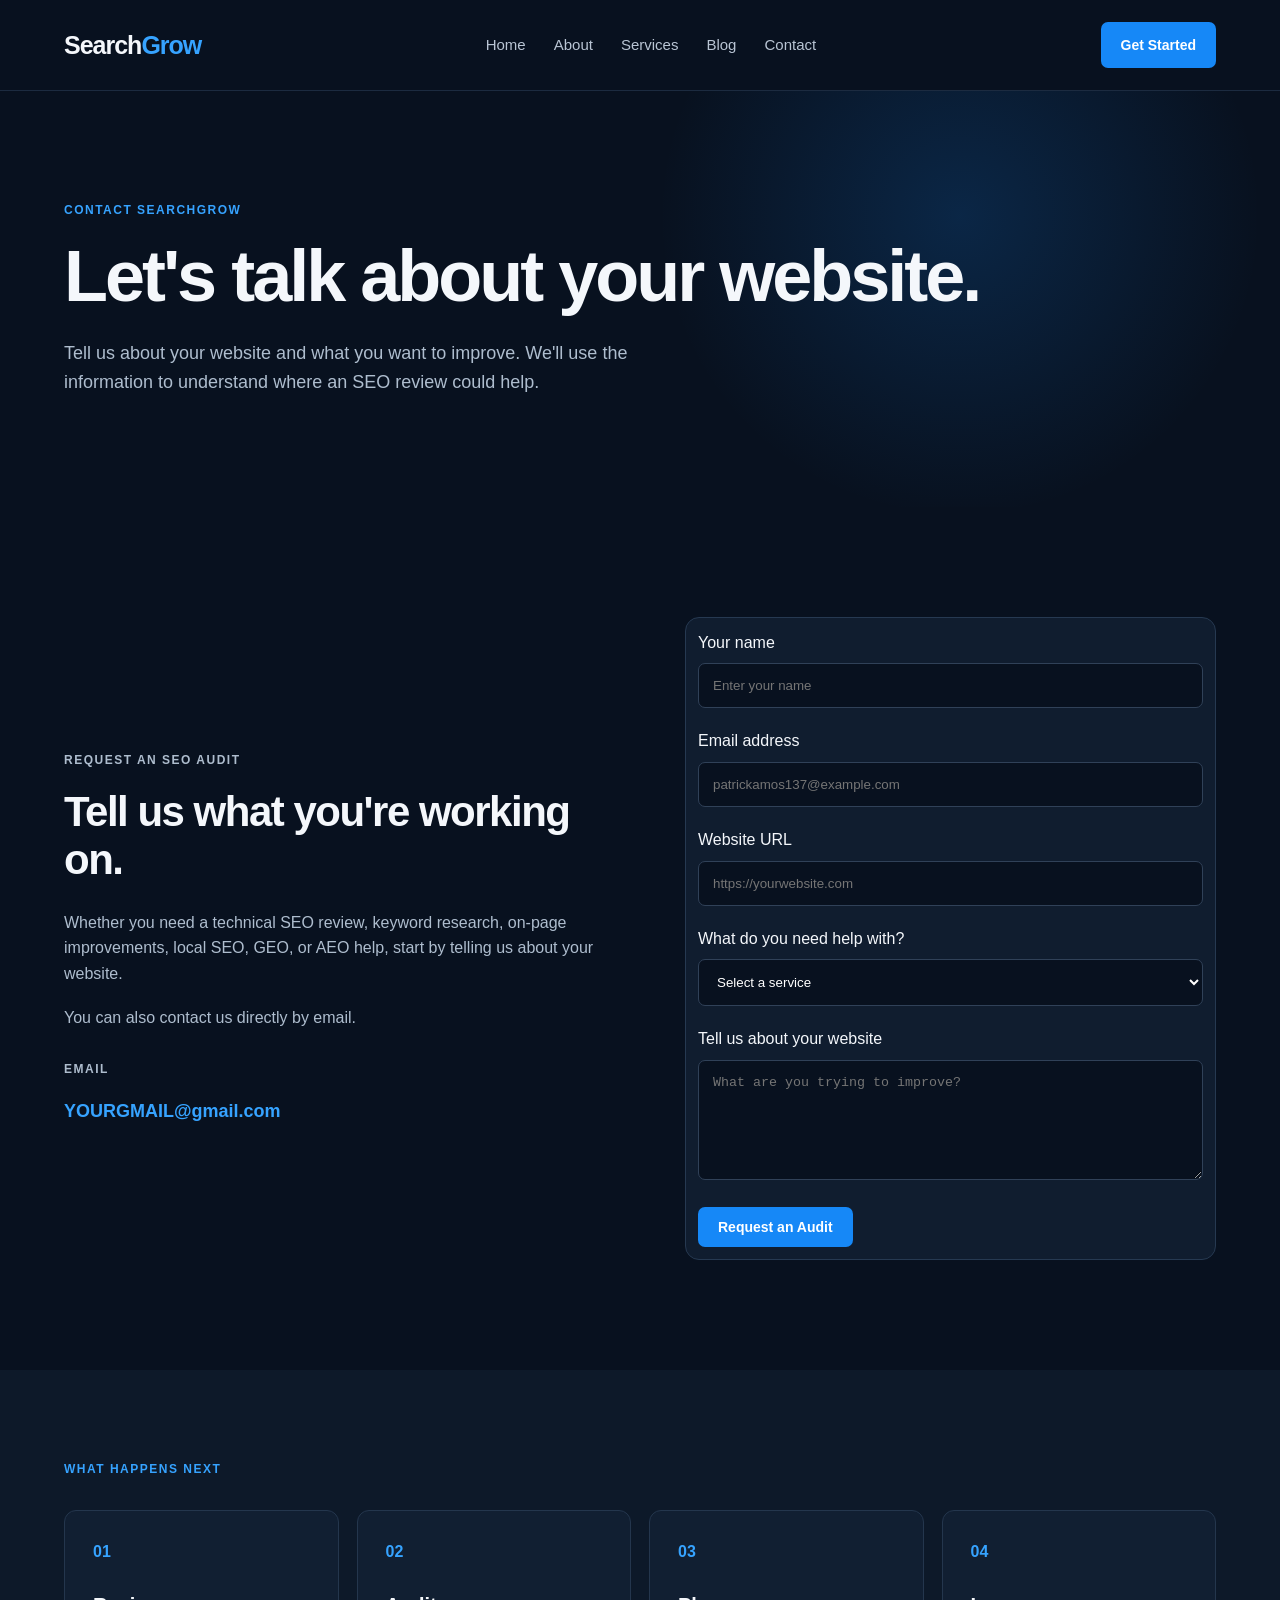
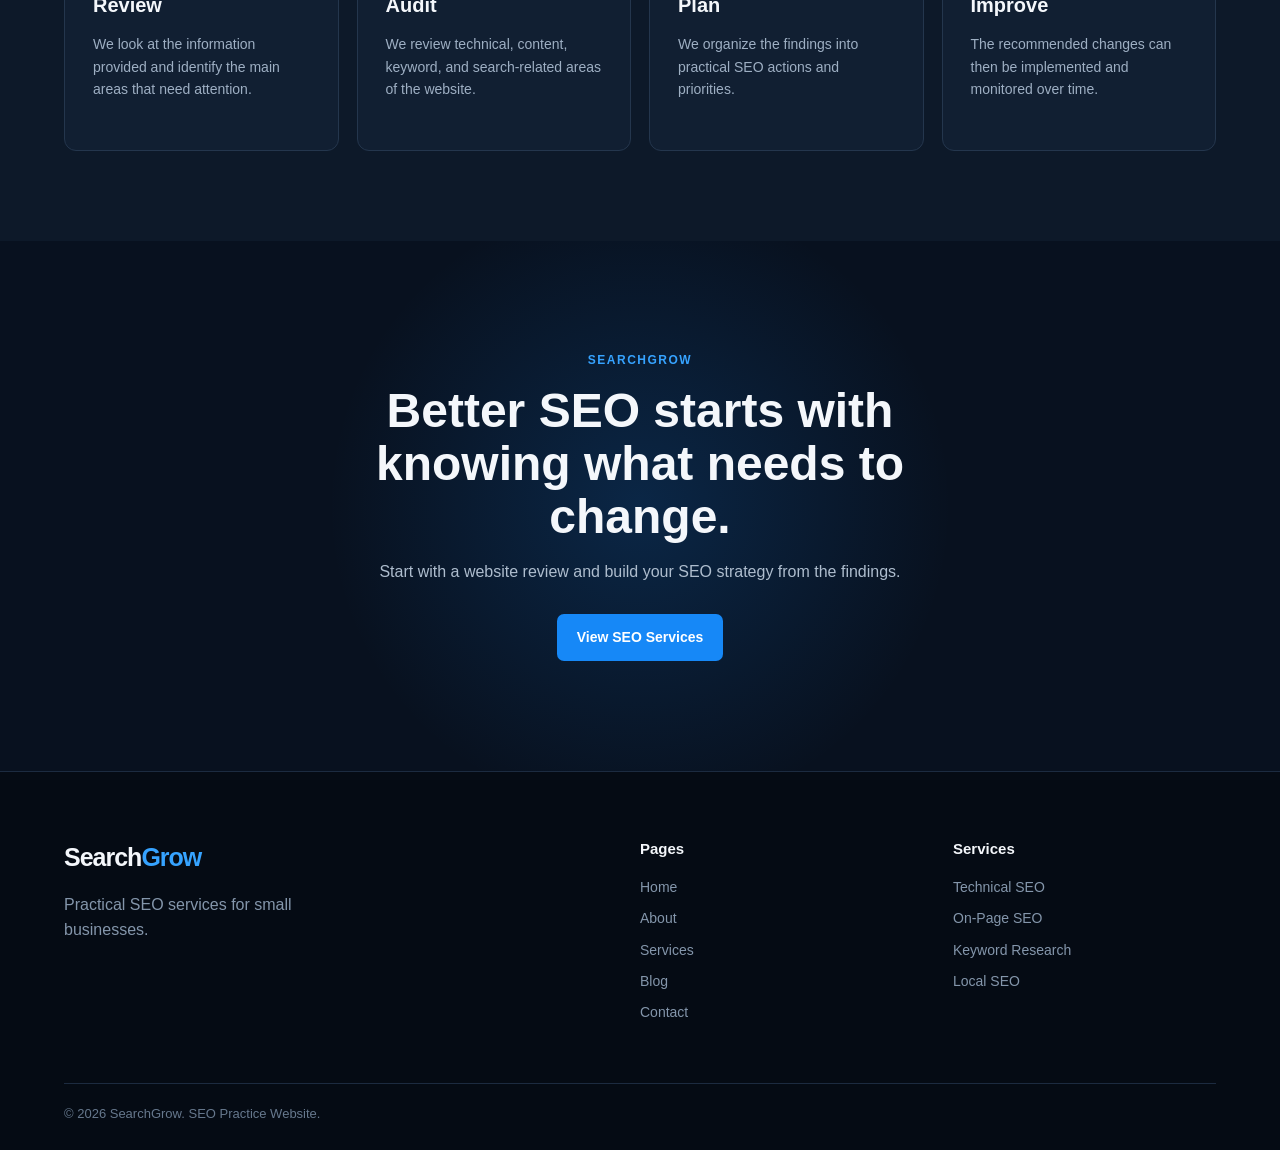
==== contact.html @ 2bb68bf8 "Create contact.html" ====
<!DOCTYPE html>
<html lang="en">
<head>
    <meta charset="UTF-8">
    <meta name="viewport" content="width=device-width, initial-scale=1.0">

    <title>Contact SearchGrow | Request an SEO Audit</title>

    <meta name="description" content="Contact SearchGrow to request an SEO audit or learn more about technical SEO, on-page SEO, keyword research, local SEO, GEO, and AEO.">

    <link rel="stylesheet" href="style.css">
</head>

<body>

<header class="site-header">
    <div class="container nav-wrapper">

        <a href="index.html" class="logo">Search<span>Grow</span></a>

        <nav>
            <a href="index.html">Home</a>
            <a href="about.html">About</a>
            <a href="services.html">Services</a>
            <a href="blog.html">Blog</a>
            <a href="contact.html">Contact</a>
        </nav>

        <a href="contact.html" class="nav-button">Get Started</a>

    </div>
</header>


<main>

<section class="hero">

    <div class="container">

        <p class="eyebrow">CONTACT SEARCHGROW</p>

        <h1>Let's talk about your website.</h1>

        <p class="hero-description">
            Tell us about your website and what you want to improve.
            We'll use the information to understand where an SEO
            review could help.
        </p>

    </div>

</section>


<section class="about-preview">

    <div class="container two-column">

        <div>

            <p class="section-label">REQUEST AN SEO AUDIT</p>

            <h2>Tell us what you're working on.</h2>

            <p>
                Whether you need a technical SEO review, keyword research,
                on-page improvements, local SEO, GEO, or AEO help,
                start by telling us about your website.
            </p>

            <p>
                You can also contact us directly by email.
            </p>


            <div style="margin-top: 30px;">

                <p class="section-label">EMAIL</p>

                <a
                    href="mailto:YOURGMAIL@gmail.com"
                    style="font-size: 18px; color: #36a3ff; font-weight: 700;"
                >
                    YOURGMAIL@gmail.com
                </a>

            </div>

        </div>


        <div class="process-box">

            <form>

                <div style="margin-bottom: 20px;">

                    <label for="name">Your name</label>

                    <input
                        type="text"
                        id="name"
                        name="name"
                        placeholder="Enter your name"
                        style="width: 100%; padding: 14px; margin-top: 8px; background: #08111f; border: 1px solid #304158; border-radius: 7px; color: white;"
                    >

                </div>


                <div style="margin-bottom: 20px;">

                    <label for="email">Email address</label>

                    <input
                        type="email"
                        id="email"
                        name="email"
                        placeholder="patrickamos137@example.com"
                        style="width: 100%; padding: 14px; margin-top: 8px; background: #08111f; border: 1px solid #304158; border-radius: 7px; color: white;"
                    >

                </div>


                <div style="margin-bottom: 20px;">

                    <label for="website">Website URL</label>

                    <input
                        type="url"
                        id="website"
                        name="website"
                        placeholder="https://yourwebsite.com"
                        style="width: 100%; padding: 14px; margin-top: 8px; background: #08111f; border: 1px solid #304158; border-radius: 7px; color: white;"
                    >

                </div>


                <div style="margin-bottom: 20px;">

                    <label for="service">What do you need help with?</label>

                    <select
                        id="service"
                        name="service"
                        style="width: 100%; padding: 14px; margin-top: 8px; background: #08111f; border: 1px solid #304158; border-radius: 7px; color: white;"
                    >

                        <option value="">Select a service</option>
                        <option value="technical-seo">Technical SEO</option>
                        <option value="on-page-seo">On-Page SEO</option>
                        <option value="keyword-research">Keyword Research</option>
                        <option value="local-seo">Local SEO</option>
                        <option value="seo-audit">SEO Audit</option>
                        <option value="content">Content Strategy</option>
                        <option value="geo">GEO</option>
                        <option value="aeo">AEO</option>

                    </select>

                </div>


                <div style="margin-bottom: 20px;">

                    <label for="message">Tell us about your website</label>

                    <textarea
                        id="message"
                        name="message"
                        rows="6"
                        placeholder="What are you trying to improve?"
                        style="width: 100%; padding: 14px; margin-top: 8px; background: #08111f; border: 1px solid #304158; border-radius: 7px; color: white; resize: vertical;"
                    ></textarea>

                </div>


                <button
                    type="submit"
                    class="primary-button"
                    style="border: none; cursor: pointer;"
                >
                    Request an Audit
                </button>

            </form>

        </div>

    </div>

</section>


<section class="trust-section">

    <div class="container">

        <p class="section-label">WHAT HAPPENS NEXT</p>

        <div class="service-grid">

            <article class="service-card">

                <div class="icon">01</div>

                <h2>Review</h2>

                <p>
                    We look at the information provided and identify
                    the main areas that need attention.
                </p>

            </article>


            <article class="service-card">

                <div class="icon">02</div>

                <h2>Audit</h2>

                <p>
                    We review technical, content, keyword,
                    and search-related areas of the website.
                </p>

            </article>


            <article class="service-card">

                <div class="icon">03</div>

                <h2>Plan</h2>

                <p>
                    We organize the findings into practical
                    SEO actions and priorities.
                </p>

            </article>


            <article class="service-card">

                <div class="icon">04</div>

                <h2>Improve</h2>

                <p>
                    The recommended changes can then be implemented
                    and monitored over time.
                </p>

            </article>

        </div>

    </div>

</section>


<section class="cta">

    <div class="container cta-content">

        <p class="section-label">SEARCHGROW</p>

        <h2>Better SEO starts with knowing what needs to change.</h2>

        <p>
            Start with a website review and build your SEO strategy
            from the findings.
        </p>

        <a href="services.html" class="primary-button">
            View SEO Services
        </a>

    </div>

</section>

</main>


<footer class="site-footer">

    <div class="container footer-grid">

        <div>

            <a href="index.html" class="logo">
                Search<span>Grow</span>
            </a>

            <p>
                Practical SEO services for small businesses.
            </p>

        </div>


        <div>

            <h3>Pages</h3>

            <a href="index.html">Home</a>
            <a href="about.html">About</a>
            <a href="services.html">Services</a>
            <a href="blog.html">Blog</a>
            <a href="contact.html">Contact</a>

        </div>


        <div>

            <h3>Services</h3>

            <a href="services.html">Technical SEO</a>
            <a href="services.html">On-Page SEO</a>
            <a href="services.html">Keyword Research</a>
            <a href="services.html">Local SEO</a>

        </div>

    </div>


    <div class="container copyright">

        © 2026 SearchGrow. SEO Practice Website.

    </div>

</footer>

</body>
</html>
---- style.css ----
* {
    margin: 0;
    padding: 0;
    box-sizing: border-box;
}

html {
    scroll-behavior: smooth;
}

body {
    font-family: Arial, Helvetica, sans-serif;
    background: #08111f;
    color: #f4f7fb;
    line-height: 1.6;
}

a {
    color: inherit;
    text-decoration: none;
}

.container {
    width: 90%;
    max-width: 1180px;
    margin: 0 auto;
}


/* HEADER */

.site-header {
    background: #08111f;
    border-bottom: 1px solid #1c2b40;
    padding: 22px 0;
}

.nav-wrapper {
    display: flex;
    align-items: center;
    justify-content: space-between;
    gap: 30px;
}

.logo {
    font-size: 25px;
    font-weight: 800;
    letter-spacing: -1px;
}

.logo span {
    color: #36a3ff;
}

nav {
    display: flex;
    gap: 28px;
}

nav a {
    color: #b9c5d4;
    font-size: 15px;
}

nav a:hover {
    color: #36a3ff;
}

.nav-button,
.primary-button {
    display: inline-block;
    background: #1688f7;
    color: white;
    padding: 12px 20px;
    border-radius: 7px;
    font-weight: 700;
    font-size: 14px;
}

.nav-button:hover,
.primary-button:hover {
    background: #0875df;
}


/* HERO */

.hero {
    background:
        radial-gradient(circle at 75% 30%, rgba(22, 136, 247, 0.18), transparent 30%),
        #08111f;
    padding: 110px 0;
}

.hero-content {
    display: grid;
    grid-template-columns: 1.1fr 0.9fr;
    align-items: center;
    gap: 80px;
}

.eyebrow,
.section-label,
.blog-category {
    color: #36a3ff;
    font-size: 12px;
    font-weight: 800;
    letter-spacing: 1.5px;
}

.hero h1 {
    font-size: clamp(45px, 6vw, 72px);
    line-height: 1.05;
    letter-spacing: -3px;
    margin: 18px 0 25px;
}

.hero-description {
    color: #aebdce;
    max-width: 620px;
    font-size: 18px;
}

.hero-buttons {
    display: flex;
    gap: 15px;
    margin-top: 32px;
}

.secondary-button {
    display: inline-block;
    border: 1px solid #304158;
    padding: 12px 20px;
    border-radius: 7px;
    color: #e5edf7;
    font-weight: 700;
    font-size: 14px;
}

.secondary-button:hover {
    border-color: #36a3ff;
    color: #36a3ff;
}


/* HERO CARD */

.hero-card {
    background: #101d2f;
    border: 1px solid #263951;
    border-radius: 18px;
    padding: 35px;
    box-shadow: 0 25px 80px rgba(0, 0, 0, 0.3);
}

.card-top {
    display: flex;
    justify-content: space-between;
    color: #91a4ba;
    font-size: 12px;
    font-weight: 700;
}

.growth-number {
    font-size: 55px;
    font-weight: 800;
    margin-top: 45px;
}

.hero-card p {
    color: #91a4ba;
}

.fake-chart {
    height: 120px;
    display: flex;
    align-items: end;
    gap: 10px;
    margin-top: 30px;
}

.fake-chart div {
    flex: 1;
    background: #1688f7;
    border-radius: 4px 4px 0 0;
}

.fake-chart div:nth-child(1) {
    height: 25%;
}

.fake-chart div:nth-child(2) {
    height: 40%;
}

.fake-chart div:nth-child(3) {
    height: 35%;
}

.fake-chart div:nth-child(4) {
    height: 55%;
}

.fake-chart div:nth-child(5) {
    height: 65%;
}

.fake-chart div:nth-child(6) {
    height: 80%;
}

.fake-chart div:nth-child(7) {
    height: 100%;
}


/* SERVICES */

.trust-section {
    background: #0d1929;
    padding: 90px 0;
}

.service-grid {
    display: grid;
    grid-template-columns: repeat(4, 1fr);
    gap: 18px;
    margin-top: 30px;
}

.service-card {
    background: #111f32;
    border: 1px solid #24364d;
    padding: 28px;
    border-radius: 12px;
}

.icon {
    color: #36a3ff;
    font-weight: 800;
    margin-bottom: 25px;
}

.service-card h2 {
    font-size: 20px;
    margin-bottom: 12px;
}

.service-card p {
    color: #9eafc3;
    font-size: 14px;
    margin-bottom: 22px;
}

.service-card a,
.text-link {
    color: #36a3ff;
    font-weight: 700;
    font-size: 14px;
}


/* ABOUT */

.about-preview {
    padding: 110px 0;
    background: #08111f;
}

.two-column {
    display: grid;
    grid-template-columns: 1fr 1fr;
    gap: 90px;
    align-items: center;
}

.two-column h2 {
    font-size: 42px;
    line-height: 1.15;
    letter-spacing: -1.5px;
    margin: 18px 0 25px;
}

.two-column p {
    color: #aebdce;
    margin-bottom: 18px;
}

.process-box {
    background: #101d2f;
    border: 1px solid #263951;
    border-radius: 14px;
    padding: 12px;
}

.process-item {
    display: flex;
    justify-content: space-between;
    padding: 25px;
    border-bottom: 1px solid #263951;
}

.process-item:last-child {
    border-bottom: none;
}

.process-item strong {
    color: #36a3ff;
}

.process-item span {
    color: #d8e2ed;
}


/* BLOG */

.blog-preview {
    background: #0d1929;
    padding: 90px 0;
}

.section-heading {
    display: flex;
    justify-content: space-between;
    align-items: end;
    margin-bottom: 35px;
}

.section-heading h2 {
    font-size: 40px;
    margin-top: 10px;
}

.blog-grid {
    display: grid;
    grid-template-columns: repeat(3, 1fr);
    gap: 20px;
}

.blog-card {
    background: #111f32;
    border: 1px solid #24364d;
    padding: 30px;
    border-radius: 12px;
}

.blog-card h3 {
    font-size: 23px;
    line-height: 1.25;
    margin: 15px 0;
}

.blog-card p:not(.blog-category) {
    color: #9eafc3;
    font-size: 14px;
    margin-bottom: 20px;
}

.blog-card a {
    color: #36a3ff;
    font-weight: 700;
    font-size: 14px;
}


/* CTA */

.cta {
    padding: 110px 0;
    text-align: center;
    background:
        radial-gradient(circle at center, rgba(22, 136, 247, 0.18), transparent 45%),
        #08111f;
}

.cta-content {
    max-width: 700px;
}

.cta h2 {
    font-size: 48px;
    line-height: 1.1;
    margin: 15px 0;
}

.cta p:not(.section-label) {
    color: #aebdce;
    margin-bottom: 30px;
}


/* FOOTER */

.site-footer {
    background: #050b14;
    border-top: 1px solid #1c2b40;
    padding: 65px 0 25px;
}

.footer-grid {
    display: grid;
    grid-template-columns: 2fr 1fr 1fr;
    gap: 50px;
}

.footer-grid p {
    color: #8496ab;
    max-width: 300px;
    margin-top: 15px;
}

.footer-grid h3 {
    font-size: 15px;
    margin-bottom: 15px;
}

.footer-grid a:not(.logo) {
    display: block;
    color: #8496ab;
    margin-bottom: 9px;
    font-size: 14px;
}

.footer-grid a:hover {
    color: #36a3ff;
}

.copyright {
    border-top: 1px solid #1c2b40;
    margin-top: 50px;
    padding-top: 20px;
    color: #66788d;
    font-size: 13px;
}


/* MOBILE */

@media (max-width: 850px) {

    .nav-wrapper {
        flex-wrap: wrap;
    }

    nav {
        order: 3;
        width: 100%;
        justify-content: center;
        flex-wrap: wrap;
    }

    .hero-content,
    .two-column {
        grid-template-columns: 1fr;
        gap: 50px;
    }

    .service-grid {
        grid-template-columns: repeat(2, 1fr);
    }

    .blog-grid {
        grid-template-columns: 1fr;
    }

    .footer-grid {
        grid-template-columns: 1fr 1fr;
    }
}


@media (max-width: 550px) {

    .hero {
        padding: 70px 0;
    }

    .hero h1 {
        font-size: 44px;
    }

    .hero-buttons {
        flex-direction: column;
    }

    .hero-buttons a {
        text-align: center;
    }

    .service-grid {
        grid-template-columns: 1fr;
    }

    .two-column h2,
    .section-heading h2,
    .cta h2 {
        font-size: 34px;
    }

    .section-heading {
        display: block;
    }

    .section-heading .text-link {
        display: inline-block;
        margin-top: 15px;
    }

    .footer-grid {
        grid-template-columns: 1fr;
    }
}
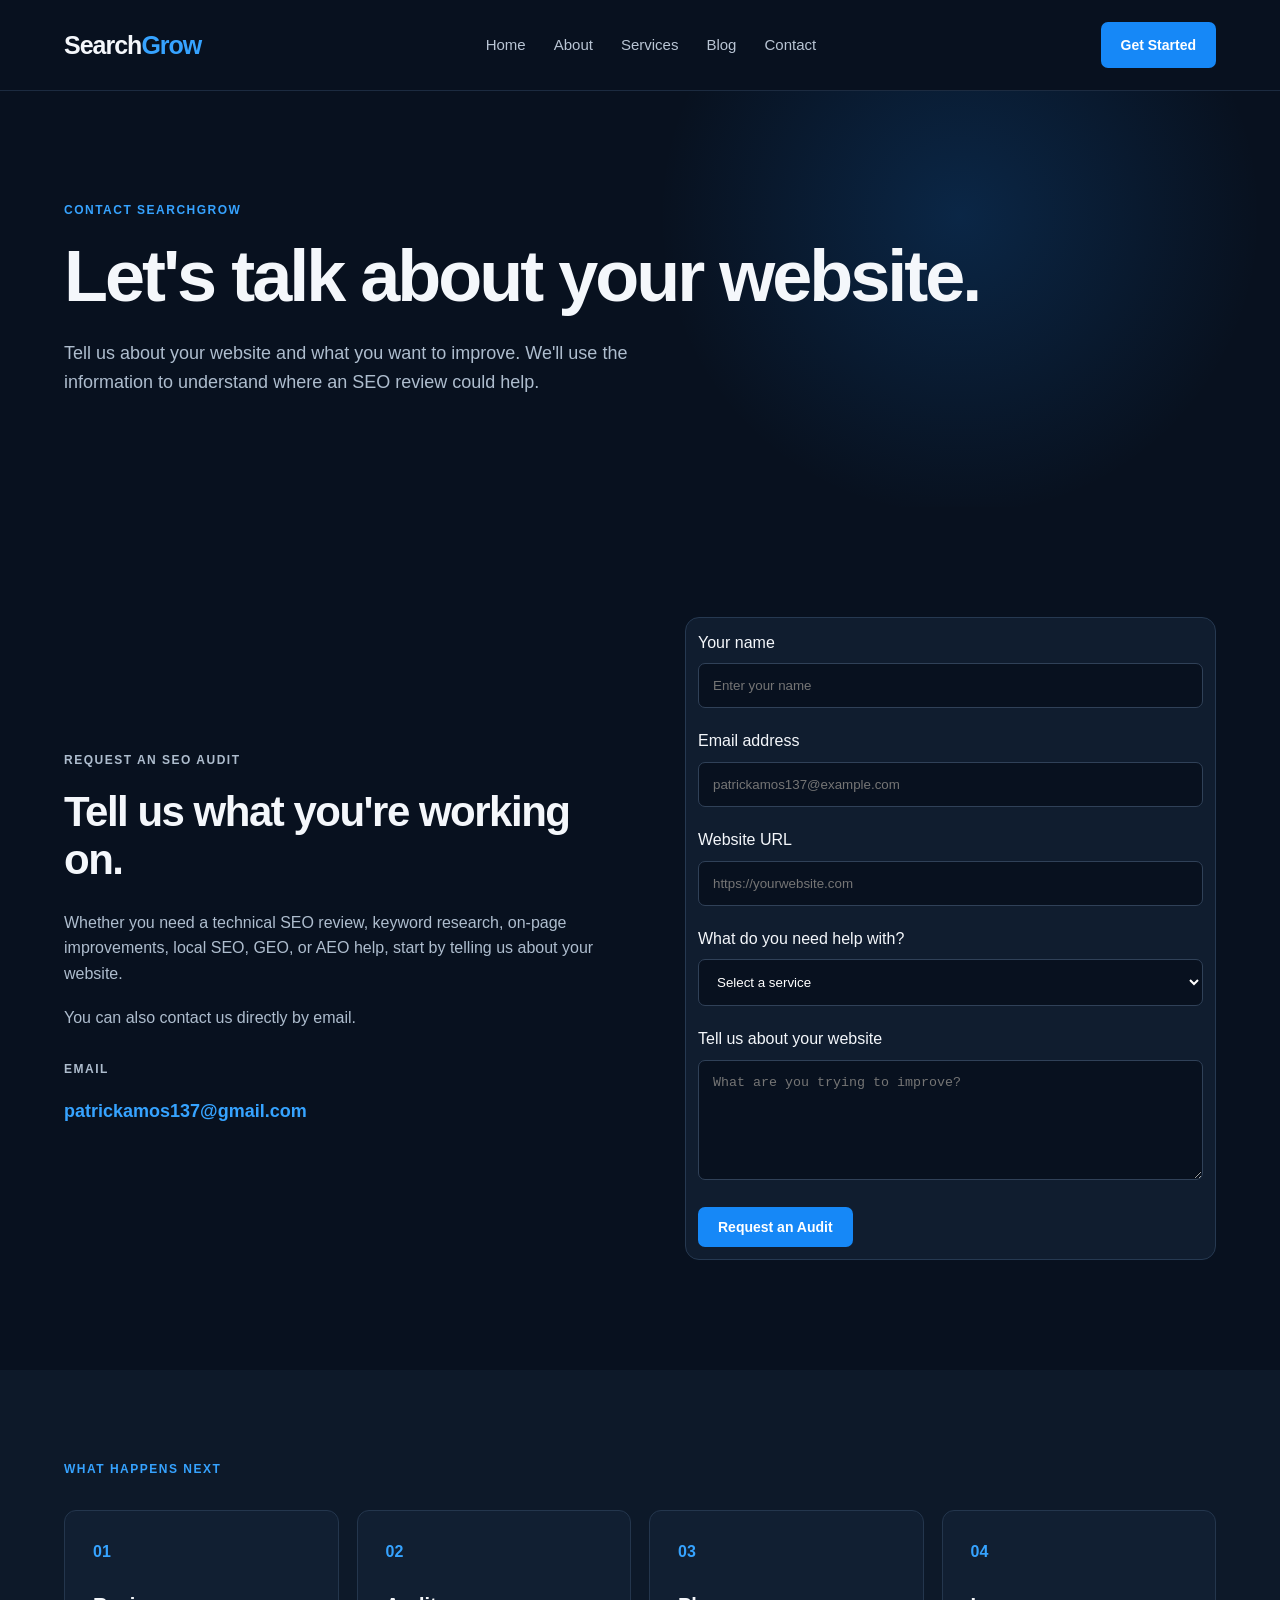
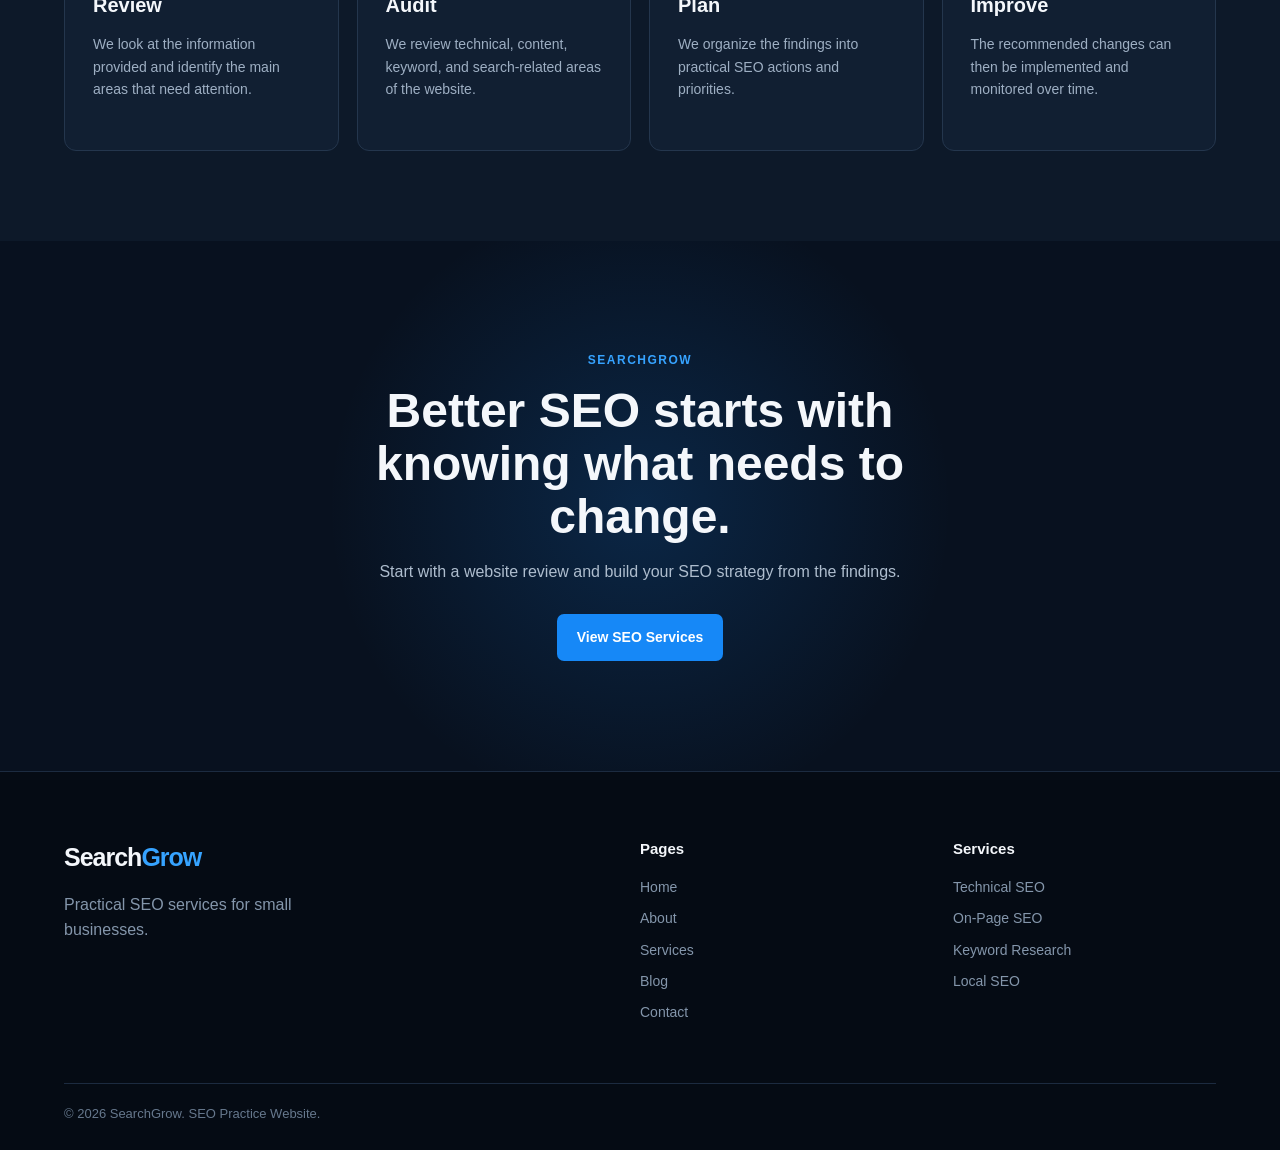
==== commit 8730b677: "Update contact.html" ====
--- a/contact.html
+++ b/contact.html
@@ -82,7 +82,7 @@
                     href="mailto:YOURGMAIL@gmail.com"
                     style="font-size: 18px; color: #36a3ff; font-weight: 700;"
                 >
-                    YOURGMAIL@gmail.com
+                    patrickamos137@gmail.com
                 </a>
 
             </div>
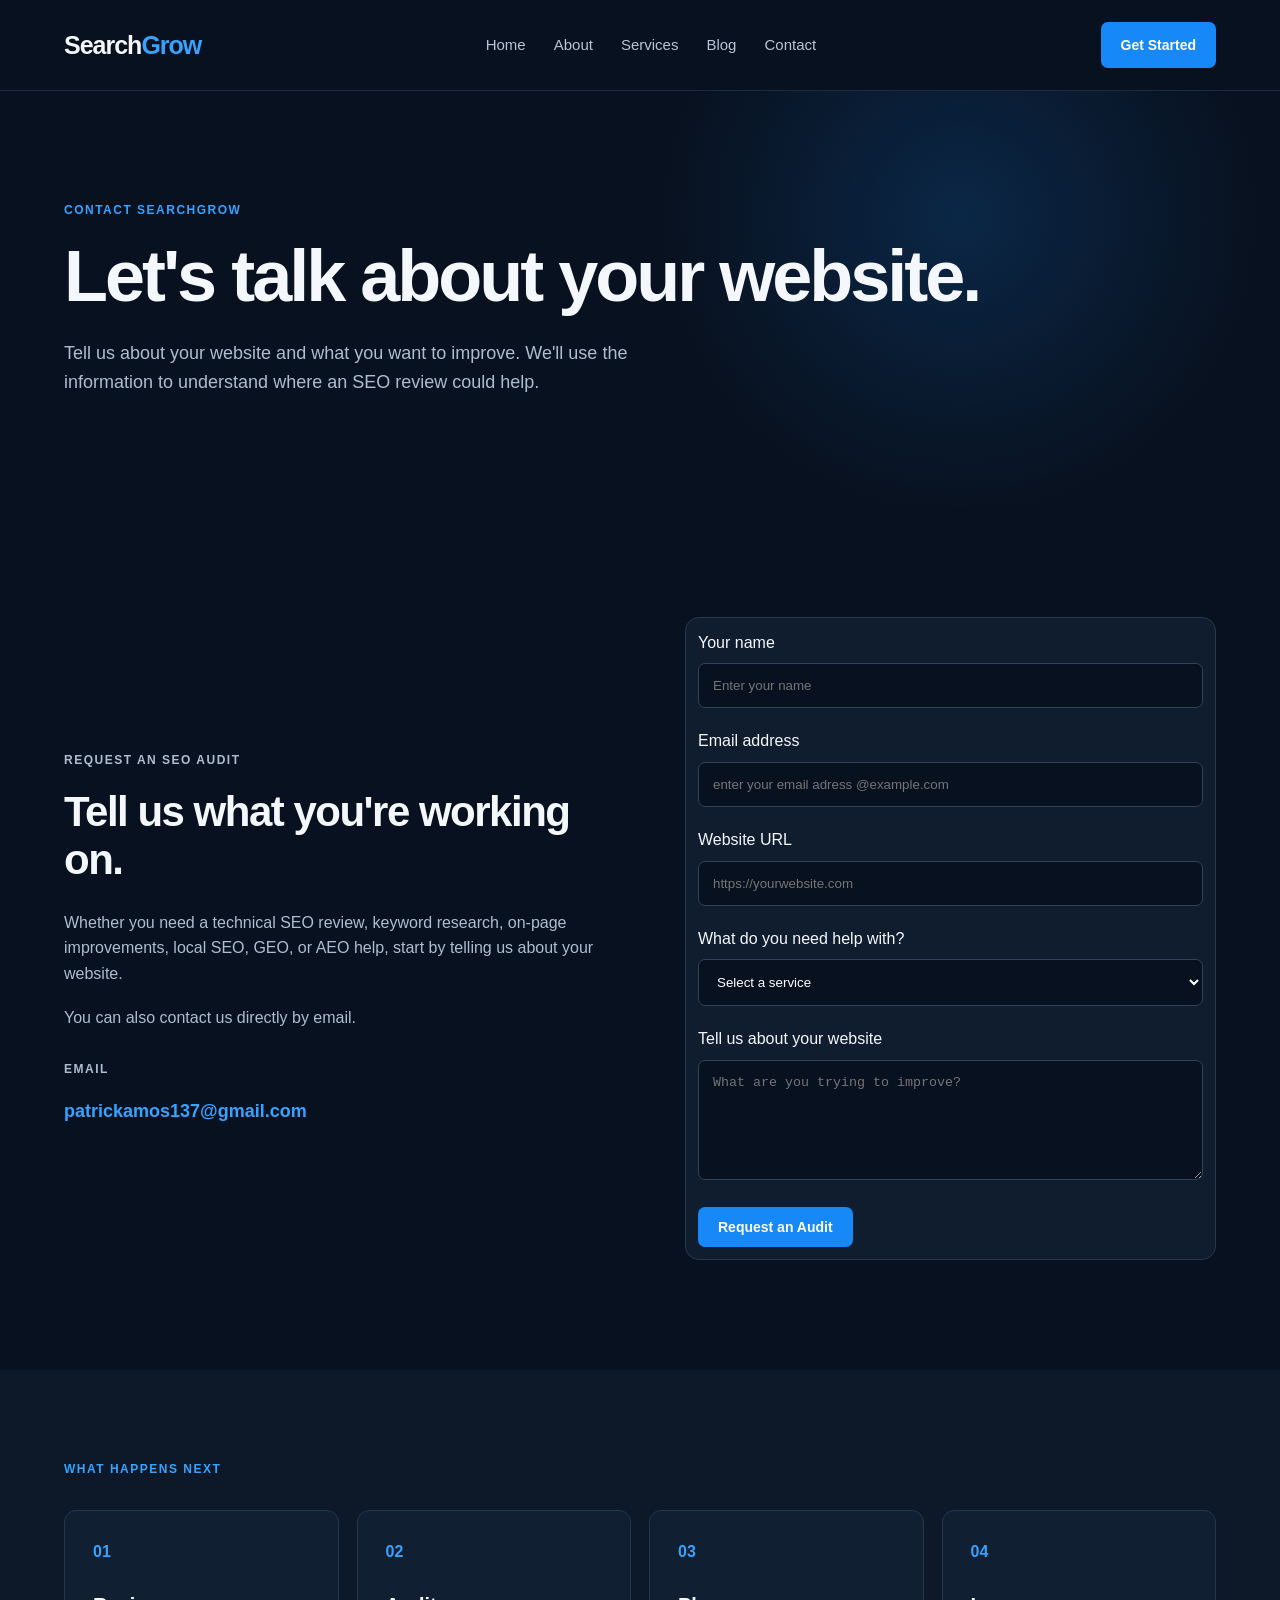
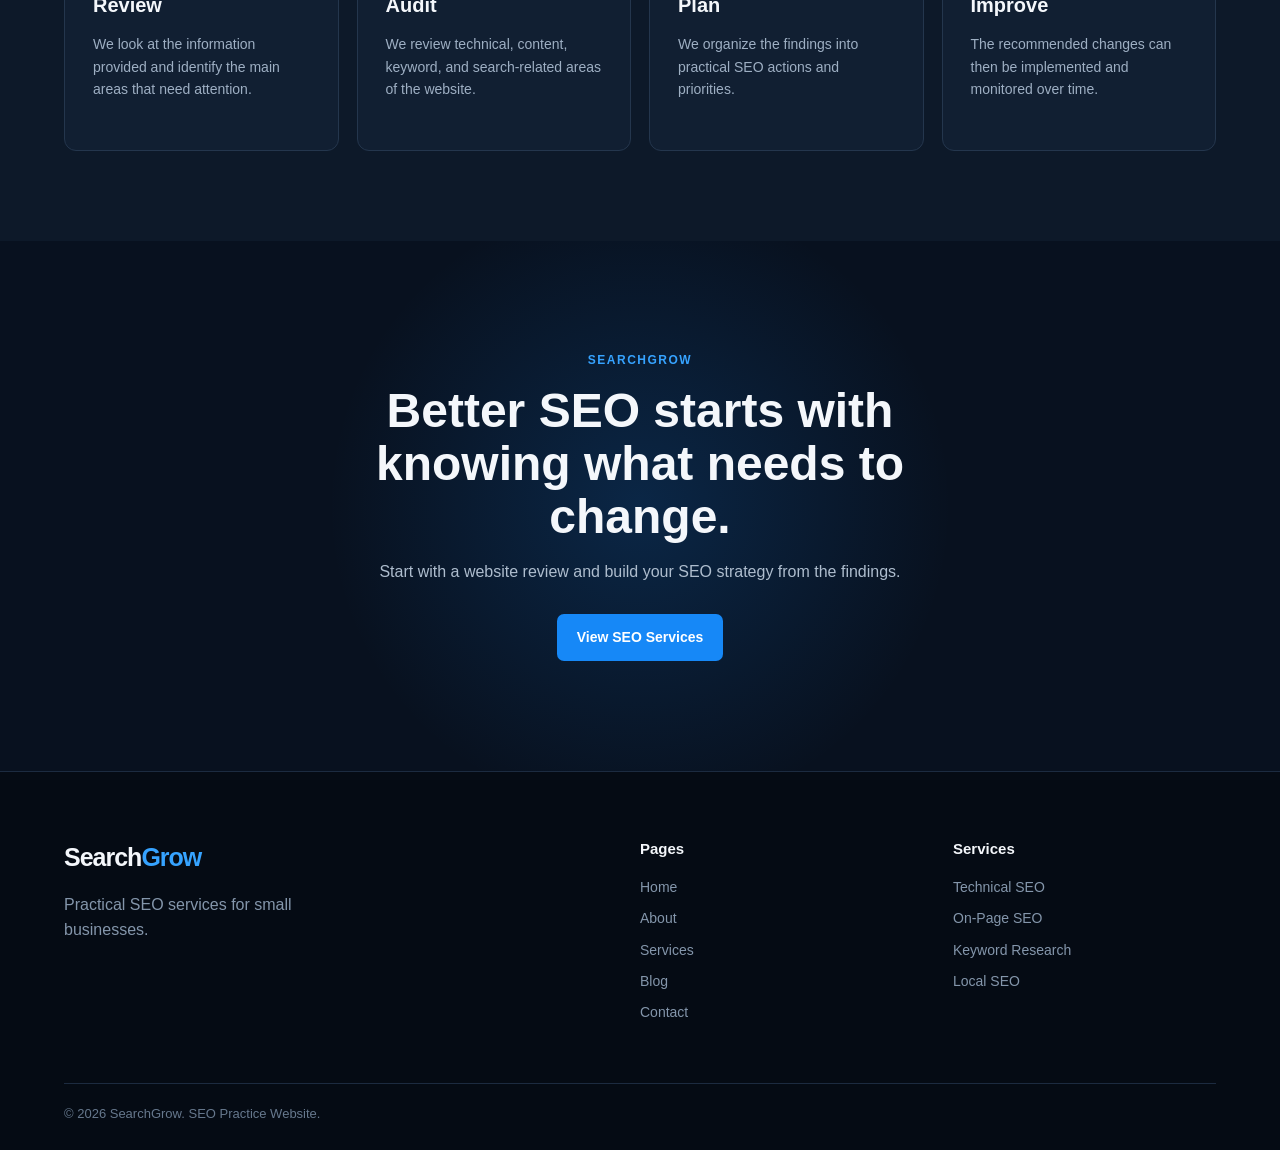
==== commit 674006cc: "Update contact.html" ====
--- a/contact.html
+++ b/contact.html
@@ -117,7 +117,7 @@
                         type="email"
                         id="email"
                         name="email"
-                        placeholder="patrickamos137@example.com"
+                        placeholder="enter your email adress @example.com"
                         style="width: 100%; padding: 14px; margin-top: 8px; background: #08111f; border: 1px solid #304158; border-radius: 7px; color: white;"
                     >
 
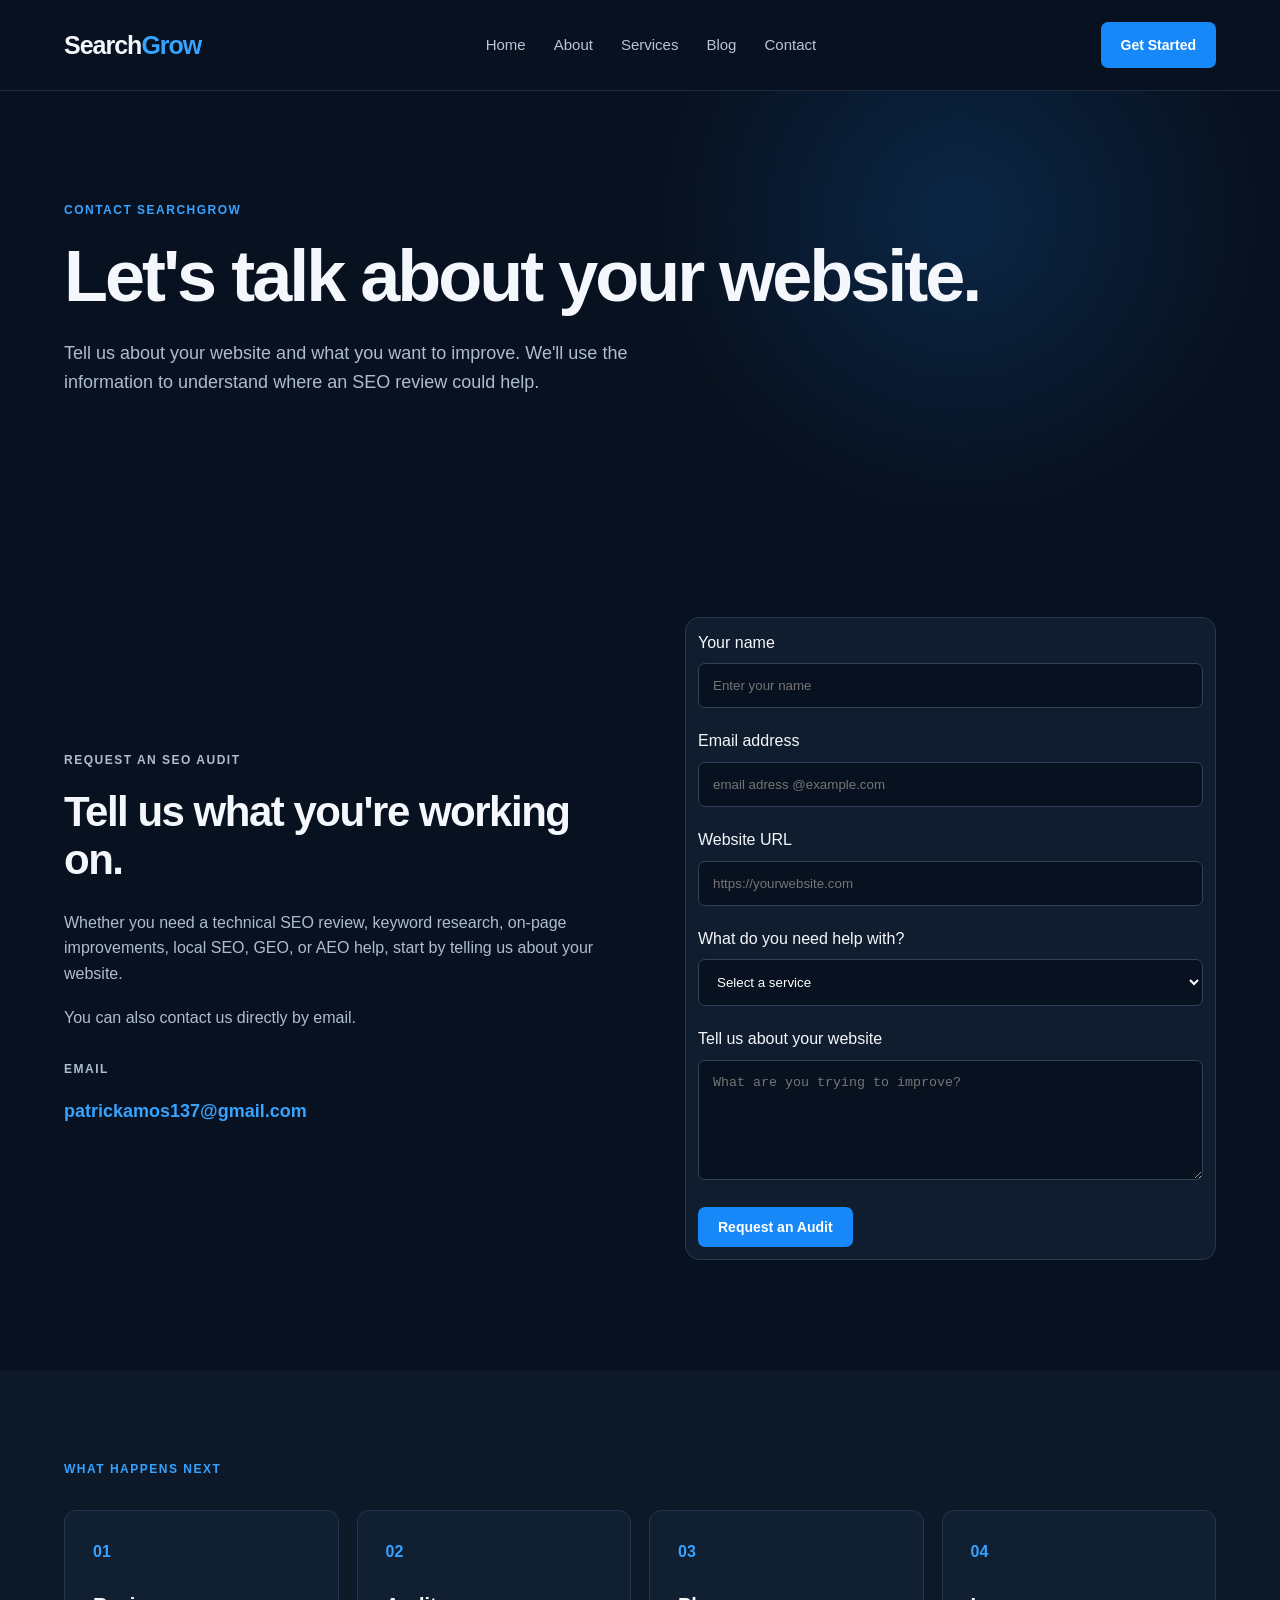
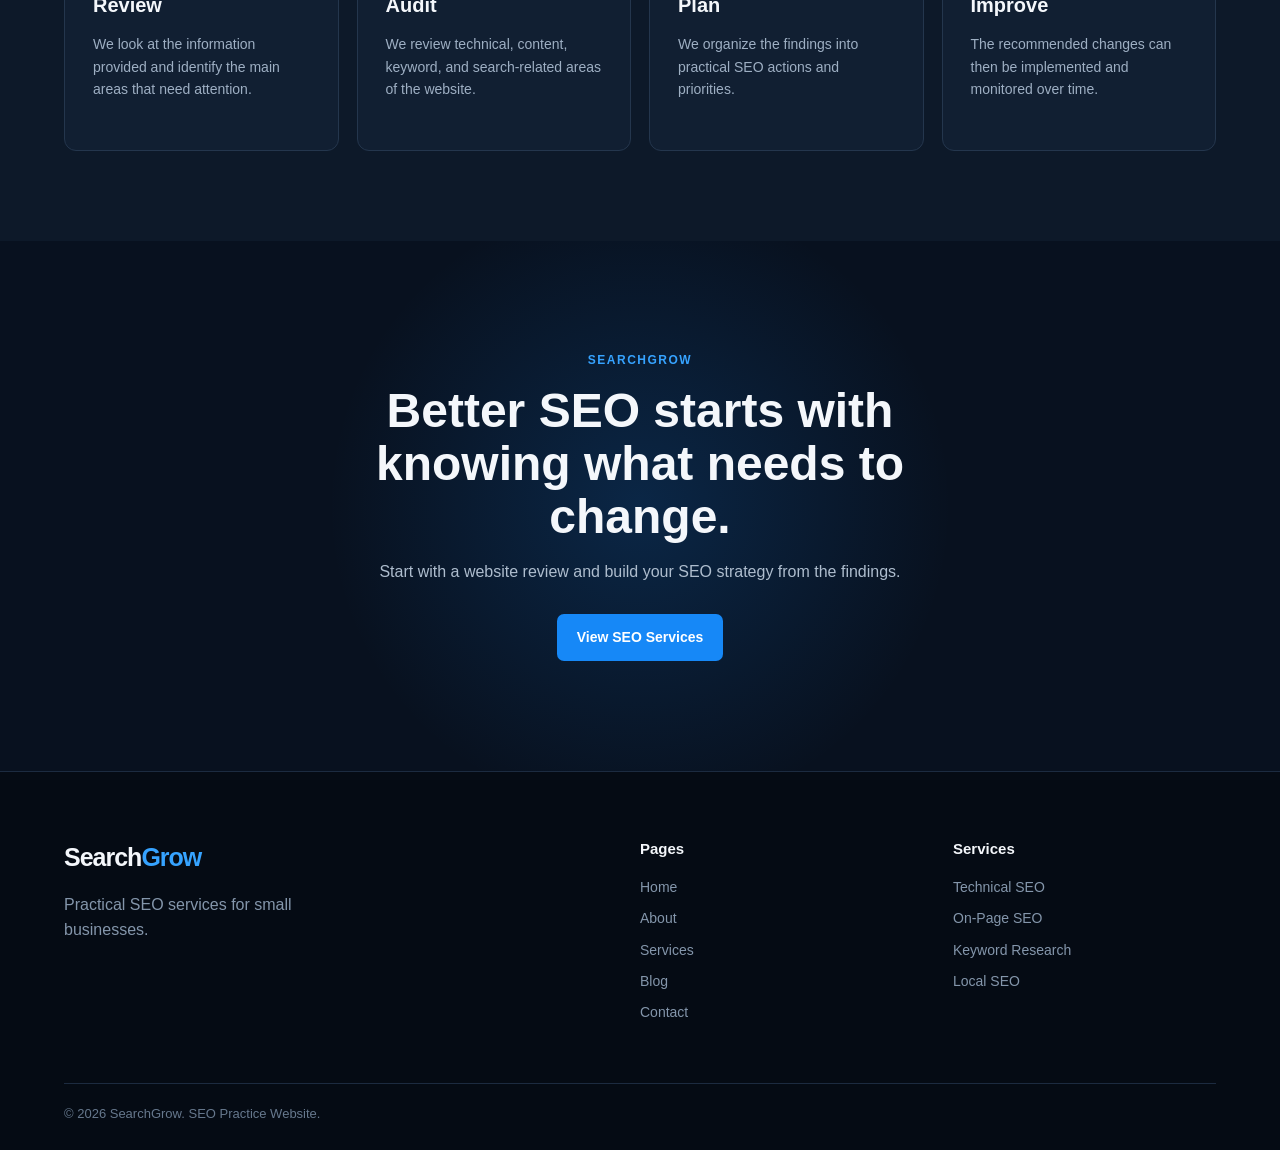
==== commit f01bae14: "Update contact.html" ====
--- a/contact.html
+++ b/contact.html
@@ -117,7 +117,7 @@
                         type="email"
                         id="email"
                         name="email"
-                        placeholder="enter your email adress @example.com"
+                        placeholder="email adress @example.com"
                         style="width: 100%; padding: 14px; margin-top: 8px; background: #08111f; border: 1px solid #304158; border-radius: 7px; color: white;"
                     >
 
